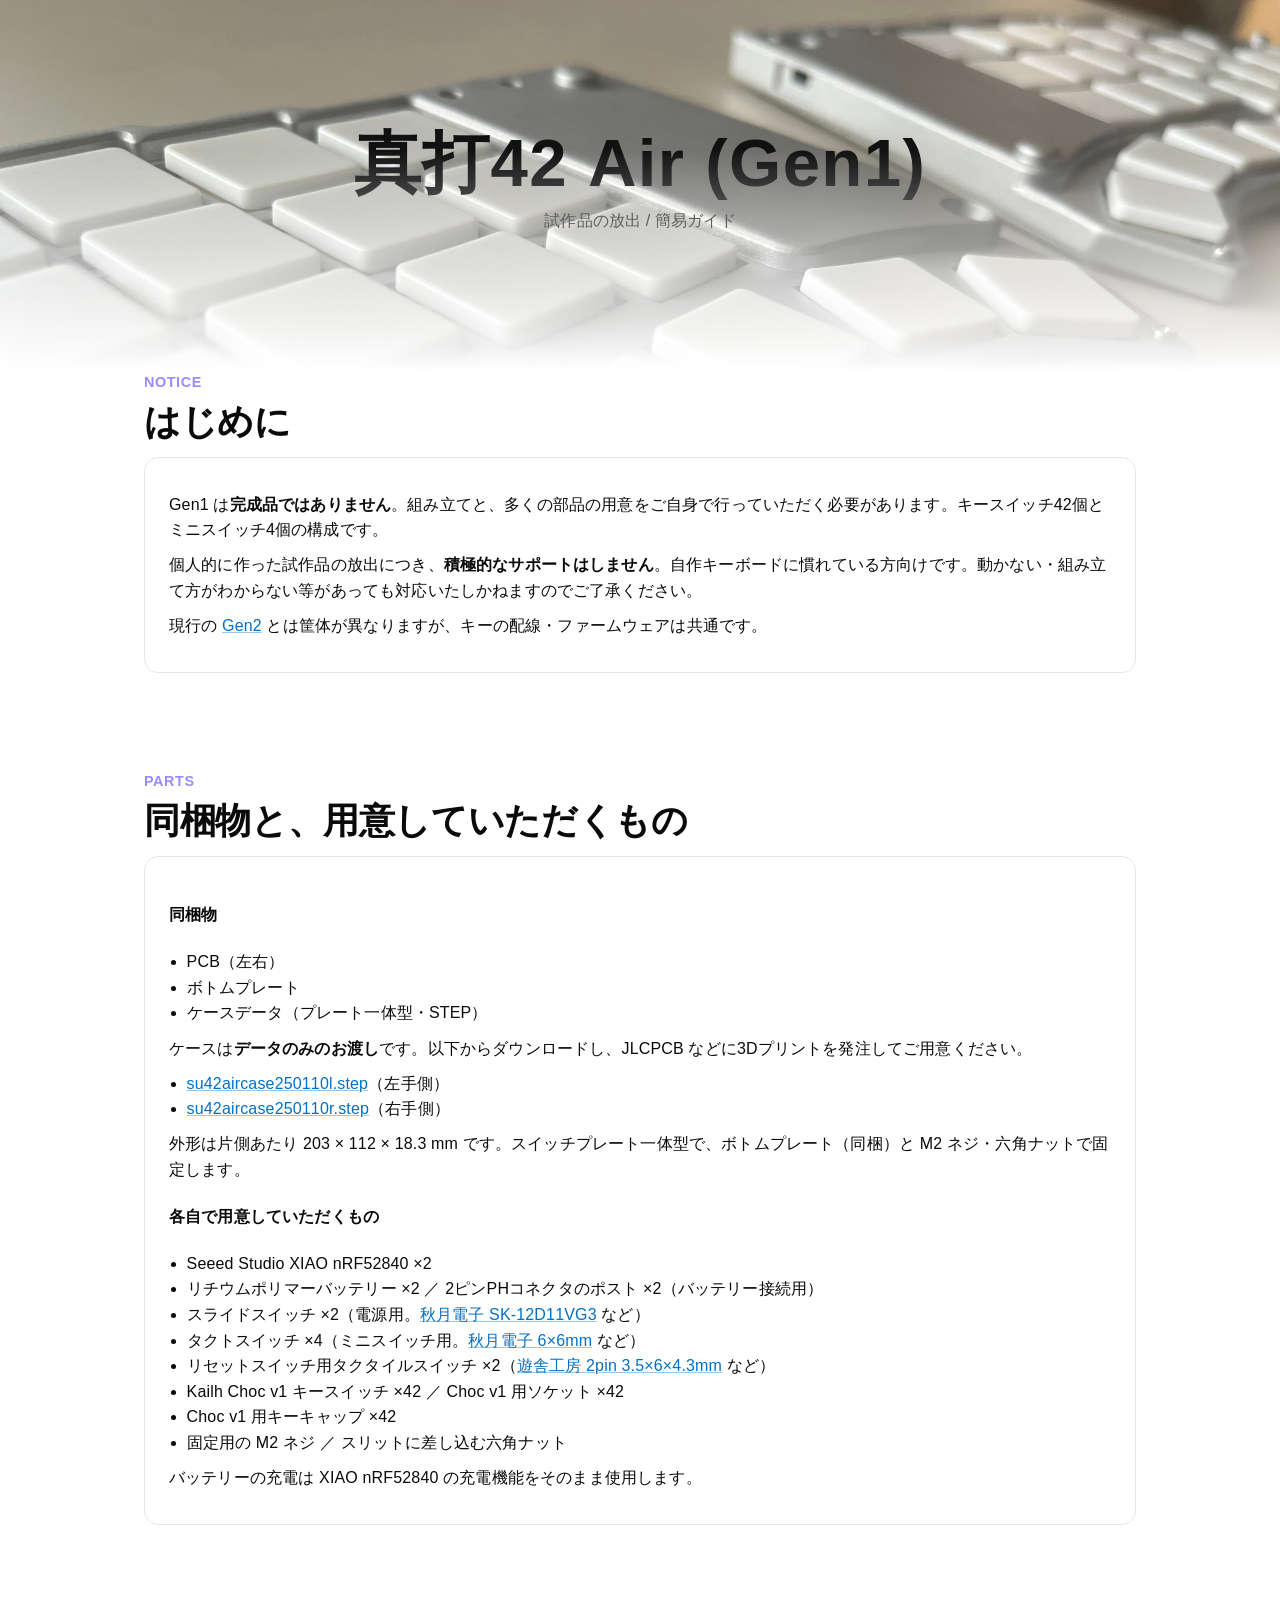
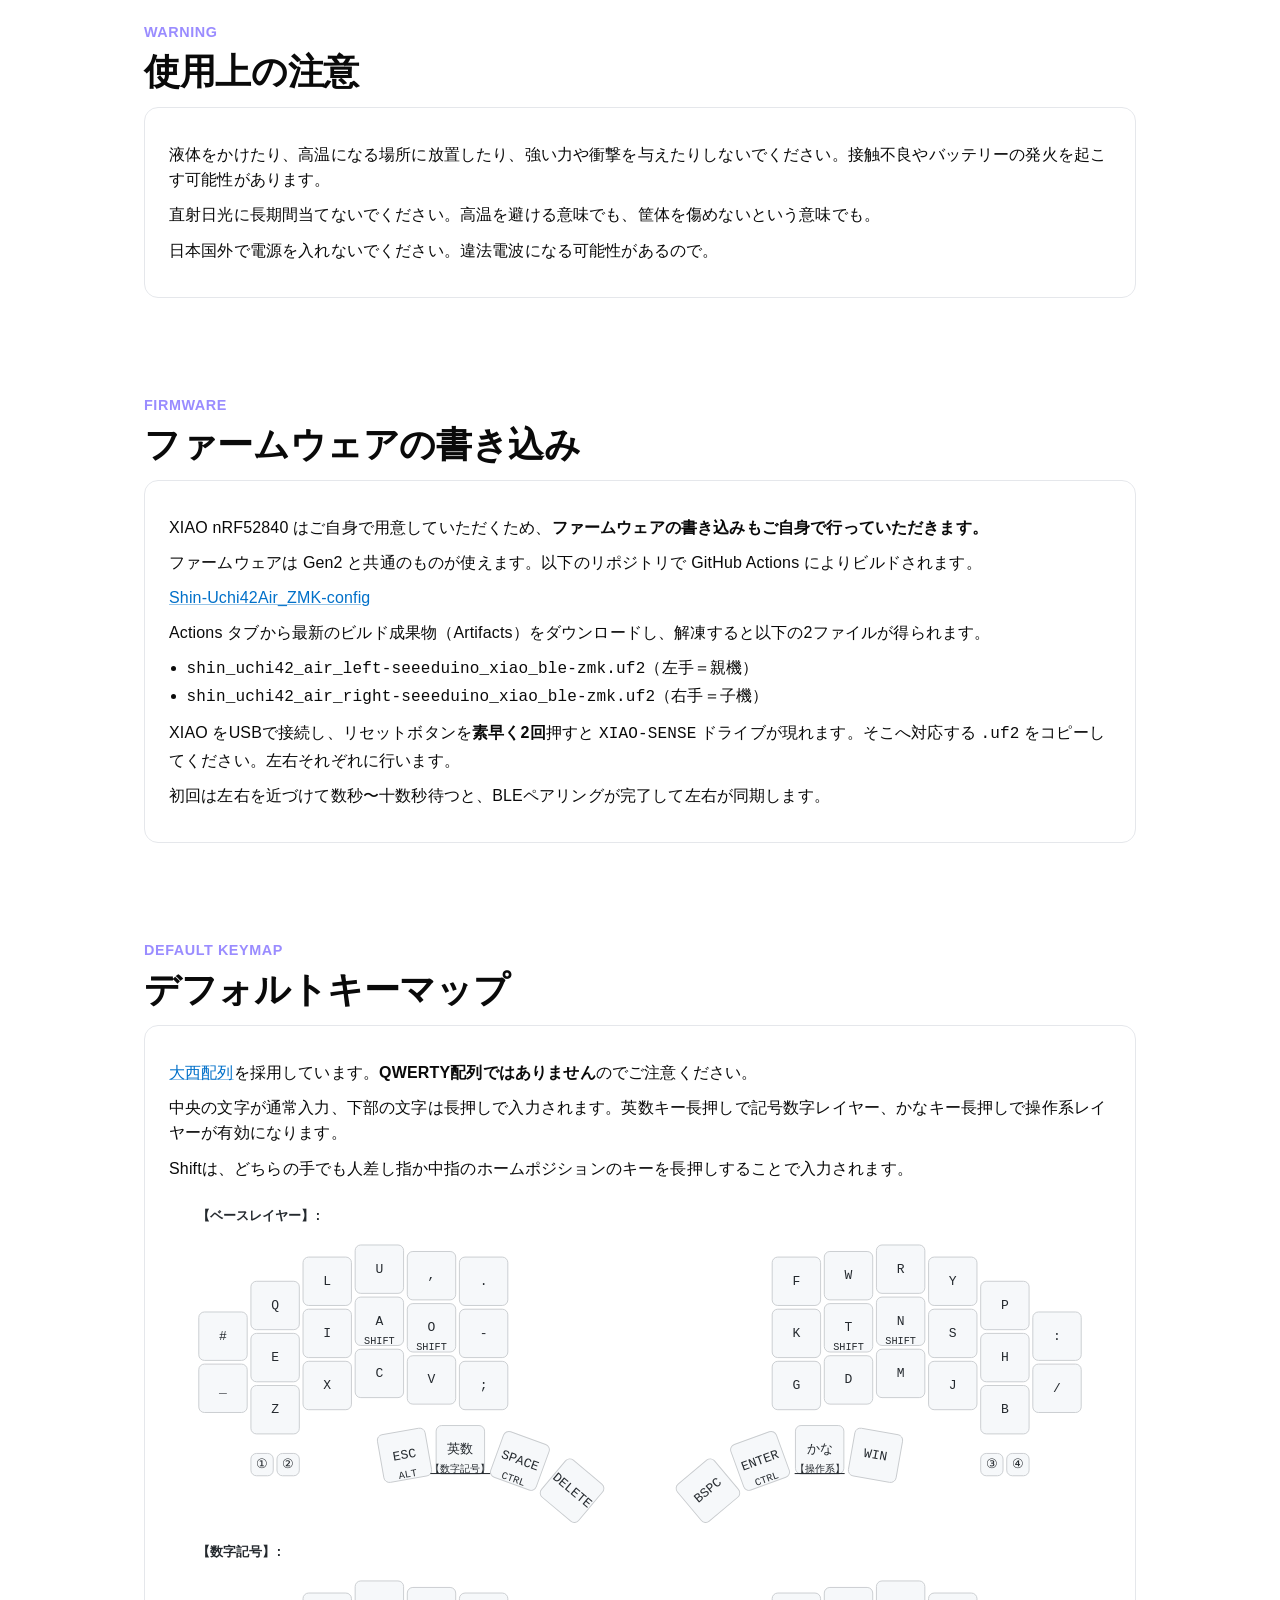
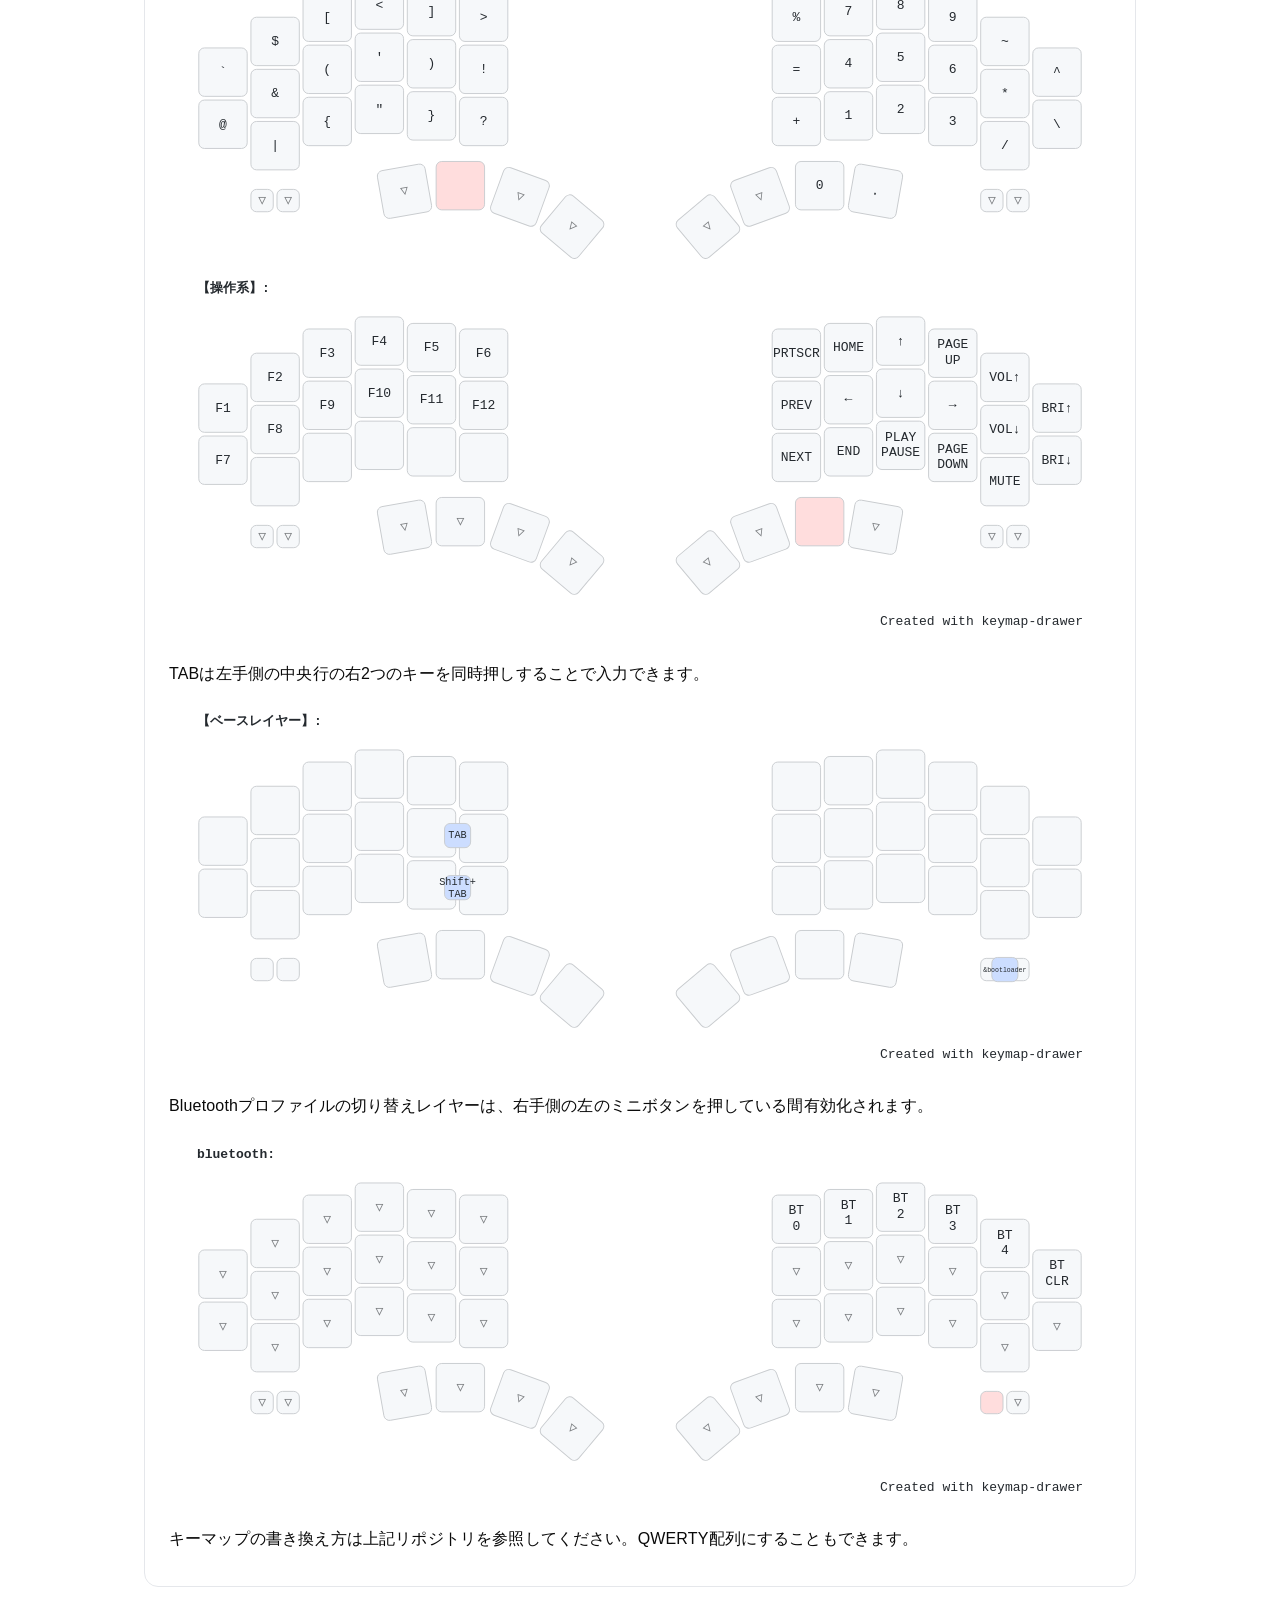
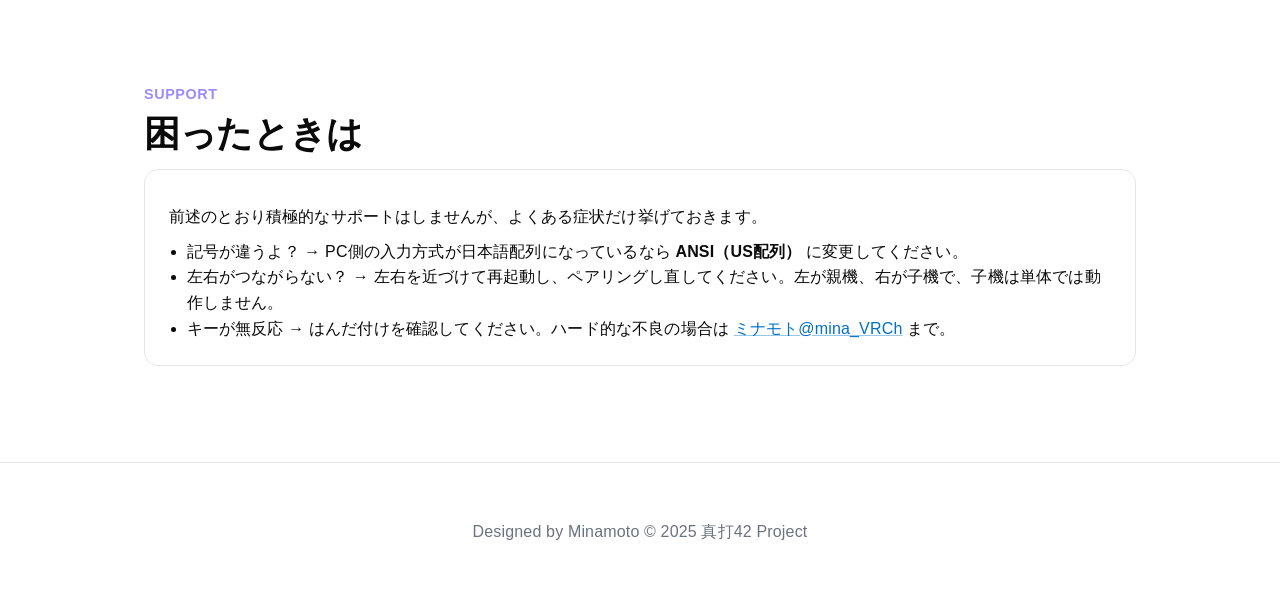
==== Guide/Shin-Uchi42_Air/Gen1/index.html @ 95e1ff88 "真打42Air Gen1 の簡易ガイドを追加 試作品の放出にあたり、Gen1 向けのページを用意した。  - 完成品ではなくキットであること、サポートしない方針を明記 - 同梱物（PCB・ボトムプレー" ====
<!doctype html>
<html lang="ja">

<head>
    <meta charset="utf-8" />
    <meta name="viewport" content="width=device-width, initial-scale=1" />
    <link rel="icon" type="image/png" sizes="16x16" href="../../../images/icons/icon_16.png">
    <link rel="icon" type="image/png" sizes="32x32" href="../../../images/icons/icon_32.png">
    <link rel="apple-touch-icon" sizes="180x180" href="../../../images/icons/icon_180.png">

    <title>真打42 Air (Gen1) ユーザーガイド</title>
    <link rel="stylesheet" href="../../../style.css" />
</head>

<body>
    <header class="hero">
        <div class="container reveal">
            <h1 class="t-hero">真打42 Air (Gen1)</h1>
            <p>試作品の放出 / 簡易ガイド</p>
        </div>
    </header>

    <section class="container reveal">
        <div class="eyebrow">Notice</div>
        <h2>はじめに</h2>
        <div class="panel">
            <p>Gen1 は<b>完成品ではありません</b>。組み立てと、多くの部品の用意をご自身で行っていただく必要があります。キースイッチ42個とミニスイッチ4個の構成です。</p>
            <p>個人的に作った試作品の放出につき、<b>積極的なサポートはしません</b>。自作キーボードに慣れている方向けです。動かない・組み立て方がわからない等があっても対応いたしかねますのでご了承ください。</p>
            <p>現行の <a href="../Gen2/">Gen2</a> とは筐体が異なりますが、キーの配線・ファームウェアは共通です。</p>
        </div>
    </section>

    <section class="container reveal">
        <div class="eyebrow">Parts</div>
        <h2>同梱物と、用意していただくもの</h2>
        <div class="panel">
            <h4>同梱物</h4>
            <ul>
                <li>PCB（左右）</li>
                <li>ボトムプレート</li>
                <li>ケースデータ（プレート一体型・STEP）</li>
            </ul>
            <p>ケースは<b>データのみのお渡し</b>です。以下からダウンロードし、JLCPCB などに3Dプリントを発注してご用意ください。</p>
            <ul>
                <li><a href="case/su42aircase250110l.step">su42aircase250110l.step</a>（左手側）</li>
                <li><a href="case/su42aircase250110r.step">su42aircase250110r.step</a>（右手側）</li>
            </ul>
            <p>外形は片側あたり 203 &times; 112 &times; 18.3 mm です。スイッチプレート一体型で、ボトムプレート（同梱）と M2 ネジ・六角ナットで固定します。</p>

            <h4>各自で用意していただくもの</h4>
            <ul>
                <li>Seeed Studio XIAO nRF52840 &times;2</li>
                <li>リチウムポリマーバッテリー &times;2 ／ 2ピンPHコネクタのポスト &times;2（バッテリー接続用）</li>
                <li>スライドスイッチ &times;2（電源用。<a href="https://akizukidenshi.com/catalog/g/g115703/">秋月電子 SK-12D11VG3</a> など）</li>
                <li>タクトスイッチ &times;4（ミニスイッチ用。<a href="https://akizukidenshi.com/catalog/g/g103647/">秋月電子 6&times;6mm</a> など）</li>
                <li>リセットスイッチ用タクタイルスイッチ &times;2（<a href="https://shop.yushakobo.jp/collections/all/products/a0800ts-01-1">遊舎工房 2pin 3.5&times;6&times;4.3mm</a> など）</li>
                <li>Kailh Choc v1 キースイッチ &times;42 ／ Choc v1 用ソケット &times;42</li>
                <li>Choc v1 用キーキャップ &times;42</li>
                <li>固定用の M2 ネジ ／ スリットに差し込む六角ナット</li>
            </ul>
            <p>バッテリーの充電は XIAO nRF52840 の充電機能をそのまま使用します。</p>
        </div>
    </section>

    <section class="container reveal">
        <div class="eyebrow">Warning</div>
        <h2>使用上の注意</h2>
        <div class="panel">
            <p>液体をかけたり、高温になる場所に放置したり、強い力や衝撃を与えたりしないでください。接触不良やバッテリーの発火を起こす可能性があります。</p>
            <p>直射日光に長期間当てないでください。高温を避ける意味でも、筐体を傷めないという意味でも。</p>
            <p>日本国外で電源を入れないでください。違法電波になる可能性があるので。</p>
        </div>
    </section>

    <section class="container reveal">
        <div class="eyebrow">Firmware</div>
        <h2>ファームウェアの書き込み</h2>
        <div class="panel">
            <p>XIAO nRF52840 はご自身で用意していただくため、<b>ファームウェアの書き込みもご自身で行っていただきます。</b></p>
            <p>ファームウェアは Gen2 と共通のものが使えます。以下のリポジトリで GitHub Actions によりビルドされます。</p>
            <p><a href="https://github.com/mina-root/Shin-Uchi42Air_ZMK-config">Shin-Uchi42Air_ZMK-config</a></p>
            <p>Actions タブから最新のビルド成果物（Artifacts）をダウンロードし、解凍すると以下の2ファイルが得られます。</p>
            <ul>
                <li><code>shin_uchi42_air_left-seeeduino_xiao_ble-zmk.uf2</code>（左手＝親機）</li>
                <li><code>shin_uchi42_air_right-seeeduino_xiao_ble-zmk.uf2</code>（右手＝子機）</li>
            </ul>
            <p>XIAO をUSBで接続し、リセットボタンを<b>素早く2回</b>押すと <code>XIAO-SENSE</code> ドライブが現れます。そこへ対応する <code>.uf2</code> をコピーしてください。左右それぞれに行います。</p>
            <p>初回は左右を近づけて数秒〜十数秒待つと、BLEペアリングが完了して左右が同期します。</p>
        </div>
    </section>

    <section class="container reveal" id="keymap">
        <div class="eyebrow">Default Keymap</div>
        <h2>デフォルトキーマップ</h2>
        <div class="panel">
            <p><a href="https://o24.works/layout/">大西配列</a>を採用しています。<b>QWERTY配列ではありません</b>のでご注意ください。</p>
            <p>中央の文字が通常入力、下部の文字は長押しで入力されます。英数キー長押しで記号数字レイヤー、かなキー長押しで操作系レイヤーが有効になります。</p>
            <p>Shiftは、どちらの手でも人差し指か中指のホームポジションのキーを長押しすることで入力されます。</p>
            <img src="../../../images/keymap.svg" alt="デフォルトキーマップ" />
            <p>TABは左手側の中央行の右2つのキーを同時押しすることで入力できます。</p>
            <img src="../../../images/keymap_combo.svg" alt="コンボ入力" />
            <p>Bluetoothプロファイルの切り替えレイヤーは、右手側の左のミニボタンを押している間有効化されます。</p>
            <img src="../../../images/keymap_bt.svg" alt="Bluetoothプロファイル切り替えレイヤー" />
            <p>キーマップの書き換え方は上記リポジトリを参照してください。QWERTY配列にすることもできます。</p>
        </div>
    </section>

    <section class="container reveal">
        <div class="eyebrow">Support</div>
        <h2>困ったときは</h2>
        <div class="panel">
            <p>前述のとおり積極的なサポートはしませんが、よくある症状だけ挙げておきます。</p>
            <ul>
                <li>記号が違うよ？ → PC側の入力方式が日本語配列になっているなら <b>ANSI（US配列）</b> に変更してください。</li>
                <li>左右がつながらない？ → 左右を近づけて再起動し、ペアリングし直してください。左が親機、右が子機で、子機は単体では動作しません。</li>
                <li>キーが無反応 → はんだ付けを確認してください。ハード的な不良の場合は <a href="https://x.com/mina_VRCh">ミナモト@mina_VRCh</a> まで。</li>
            </ul>
        </div>
    </section>

    <footer class="footer">
        <div class="container">Designed by Minamoto © 2025 真打42 Project</div>
    </footer>
    <script>
        const io = new IntersectionObserver((es) => {
            es.forEach(e => { if (e.isIntersecting) e.target.classList.add('in'); });
        }, { threshold: 0.08 });
        document.querySelectorAll('.reveal').forEach(n => io.observe(n));
    </script>
</body>

</html>
---- style.css ----
:root {
    --bg: #ffffff;
    --ink: #0a0a0a;
    --sub: #6b7280;
    --accent: #9a8cff;
    --line: #e5e7eb;
    --panel: #f5f5f7;
    --max: 1120px;
    --radius: 20px;
    --shadow: 0 8px 40px rgba(0, 0, 0, .06);
    --ls-tight: -0.01em;
}

@media (prefers-color-scheme: dark) {
    :root {
        --bg: #0b0b0d;
        --ink: #fafafa;
        --sub: #a3a3a3;
        --line: #222328;
        --panel: #111216;
        --shadow: 0 12px 50px rgba(0, 0, 0, .5)
    }
}

* {
    box-sizing: border-box
}

html,
body {
    margin: 0;
    padding: 0;
    background: var(--bg);
    color: var(--ink);

    font: 16px/1.6 -apple-system, BlinkMacSystemFont, "SF Pro Text"," SF Pro Display",Helvetica,Arial," Noto Sans JP"," Hiragino Kaku Gothic ProN"," Yu Gothic UI"," Yu Gothic",Meiryo,sans-serif;letter-spacing:.01em}
    img {
            max-width: 100%;
            height: auto;
            display: block
        }

    section {
            margin-bottom: 6rem;

    }

    a {
        color: #0070c9;
        text-decoration: underline;
        text-decoration-color: rgba(0, 112, 201, 0.4);
        transition: text-decoration-color 0.2s ease;
    }

    a:hover {
        text-decoration-color: rgba(0, 112, 201, 0.9);
    }
    ul {
        margin: 0;
        padding-left: 1.1em
    }

    .container {
        max-width: var(--max);
        margin-inline: auto;
        padding-inline: clamp(32px, 6vw, 64px); 
    }
    .hero {
        position: relative;
        padding: 8rem 1.5rem 8rem;
        text-align: center;
        color: #111;

        /* 背景画像 */
        background-image: url("images/SU42Air2.JPEG");
        background-size: cover;
        background-position: center top;
        background-repeat: no-repeat;
    }

    /* 下側を透明グラデーションでフェードアウト */
    .hero::after {
        content: "";
        position: absolute;
        bottom: 0;
        left: 0;
        width: 100%;
        height: 60%;

        /* 白に溶けるフェード（背景が白前提） */
        background: linear-gradient(rgba(255, 255, 255, 0) 0%,
                rgba(255, 255, 255, 1) 100%);

        pointer-events: none;
    }
    /* 画像ラッパー */
    .hero-image-wrap {
    position: absolute;
    top: 0;
    left: 0;
    width: 100%;
    height: 100%;
    overflow: hidden;
    z-index: 0;
    }

    /* 実際の画像 */
    .hero-img {
    width: 100%;
    height: auto;
    object-fit: cover;

    /* 下に向かって白くフェードするマスク */
    mask-image: linear-gradient(to bottom, black 60%, transparent 100%);
    -webkit-mask-image: linear-gradient(to bottom, black 60%, transparent 100%);
    }

    /* ダークモード対応 */
    @media (prefers-color-scheme: dark) {
        .hero::after {
            background: linear-gradient(to bottom,
                    rgba(17, 17, 17, 0) 55%,
                    rgba(17, 17, 17, 1) 100%);
        }

        .hero h1 {
            color: #eee;
        }
    }

    /* タイトルは前面に */
    .hero h1 {
    position: relative;
    z-index: 2;
    color: #111;
    font-size: 4.2rem;
    font-weight: 600;
    letter-spacing: .02em;
    }


    .hero-inner {
        display: flex;
        flex-direction: column;
        gap: 20px
    }

    .t-hero {
        font-weight: 700;
        font-size: clamp(40px, 7vw, 72px);
        line-height: 1.05;
        letter-spacing: var(--ls-tight);
        margin: 0
    }

    .soft {
        font-weight: 600;
        opacity: .7
    }

    .t-sub {
        font-size: clamp(16px, 2.4vw, 20px);
        color: var(--sub);
        margin: 0
    }

    .cta-row {
        display: flex;
        gap: 12px;
        flex-wrap: wrap;
        margin-top: 6px
    }

    .btn {
        display: inline-flex;
        align-items: center;
        gap: .6em;
        padding: .85em 1.2em;
        border: 1px solid var(--line);
        border-radius: 999px;
        background: #fff;
        box-shadow: var(--shadow)
    }

    @media (prefers-color-scheme: dark) {
        .btn {
            background: #151518
        }
    }

    .btn.primary {
        background: var(--ink);
        color: var(--bg);
        border-color: transparent
    }

    .hero-visual {
        margin-top: 18px;
        border-radius: var(--radius);
        overflow: hidden
    }

    .glass {
        background: rgba(255, 255, 255, .7);
        backdrop-filter: blur(10px);
        border: 1px solid var(--line);
        box-shadow: var(--shadow)
    }

    @media (prefers-color-scheme: dark) {
        .glass {
            background: rgba(20, 20, 24, .5)
        }
    }

    .grid-3 {
        display: grid;
        grid-template-columns: 1fr;
        gap: 18px;
        margin: 32px 0 8px
    }

    @media (min-width:900px) {
        .grid-3 {
            grid-template-columns: repeat(3, 1fr)
        }
    }

    .grid-2 {
        display: grid;
        grid-template-columns: 1fr;
        gap: 24px
    }

    @media (min-width:900px) {
        .grid-2 {
            grid-template-columns: 1.1fr 1fr
        }
    }

    .card,
    .panel {
        border: 1px solid var(--line);
        border-radius: 14px;
        padding: clamp(16px, 2.2vw, 24px);
        background: var(--bg)
    }

    .eyebrow {
        color: var(--accent);
        font-weight: 600;
        font-size: .9rem;
        letter-spacing: .04em;
        text-transform: uppercase
    }

    h2 {
        font-weight: 700;
        letter-spacing: var(--ls-tight);
        font-size: clamp(24px, 4vw, 36px);
        line-height: 1.15;
        margin: .2em 0 .4em
    }

    p {
        margin: .6em 0
    }

    .spec {
        color: var(--ink)
    }

    .spec li {
        margin: .3em 0
    }

    .teaser {
        border-radius: 12px;
        overflow: hidden;
        background: var(--panel);
        border: 1px solid var(--line)
    }

    .cta-inline {
        margin-top: 8px
    }

    .link {
        border-bottom: 1px solid currentColor
    }

    .cta-bottom {
        padding: 56px 0;
        text-align: center
    }

    .t-cta {
        font-size: clamp(28px, 5vw, 40px);
        margin: .2em 0 .6em
    }

    .footer {
        color: var(--sub);
        text-align: center;
        padding: 56px 0;
        border-top: 1px solid var(--line);
        margin-top: 56px
    }

    /* Reveal animation */
    .reveal {
        opacity: 0;
        transform: translateY(12px);
        transition: opacity .6s ease, transform .6s ease
    }

    .reveal.in {
        opacity: 1;
        transform: none
    }

    /* Small polish */
    html {
        scroll-behavior: smooth
    }

    @media print {

        .btn,
        .cta-row {
            display: none
        }

        ;

        .hero {
            padding: 20px 0
        }
    }
    .reveal {
        opacity: 0;
        transform: translateY(12px);
        transition: opacity .6s ease, transform .6s ease;
        will-change: opacity, transform;
    }

    .reveal.in {
        opacity: 1;
        transform: none;
    }

    .reveal[data-delay="1"] {
        transition-delay: .06s;
    }

    .reveal[data-delay="2"] {
        transition-delay: .12s;
    }

    .reveal[data-delay="3"] {
        transition-delay: .18s;
    }

    @media (prefers-reduced-motion: reduce) {
        .reveal {
            opacity: 1;
            transform: none;
            transition: none;
        }
    }
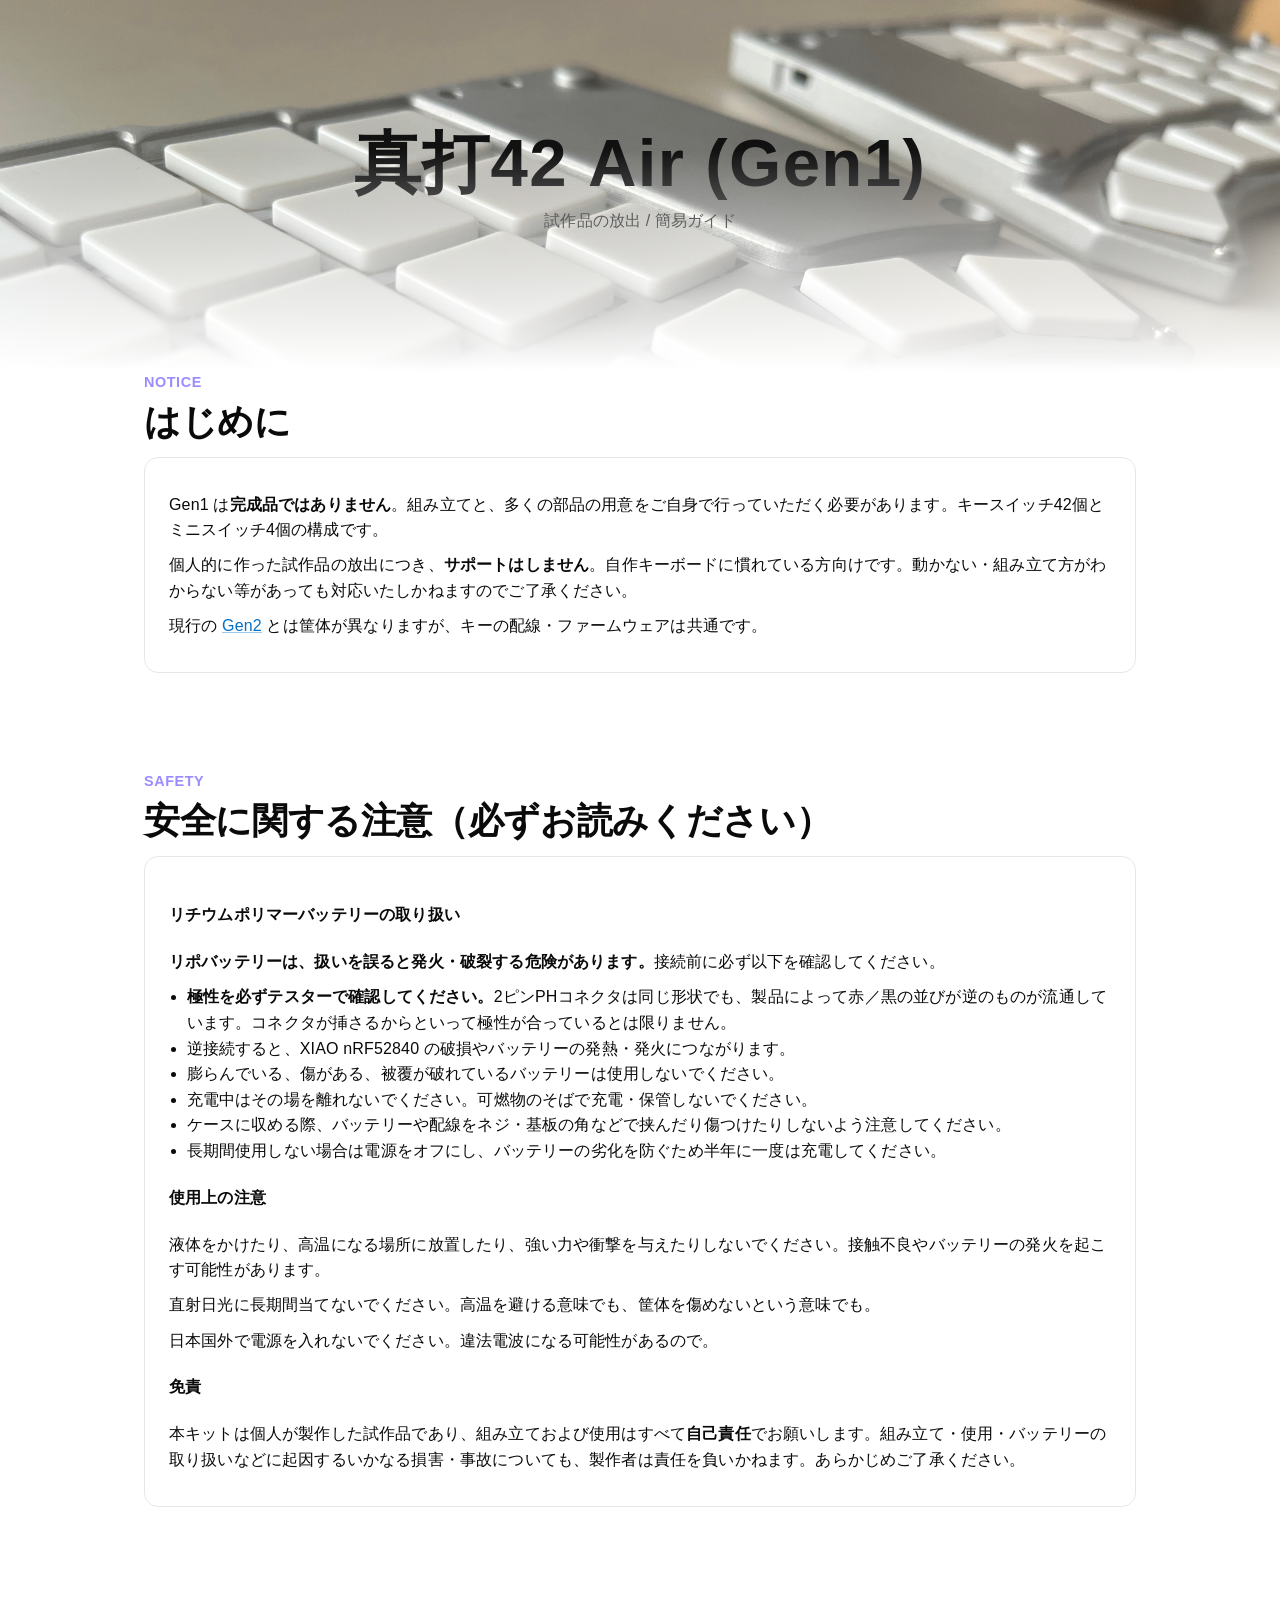
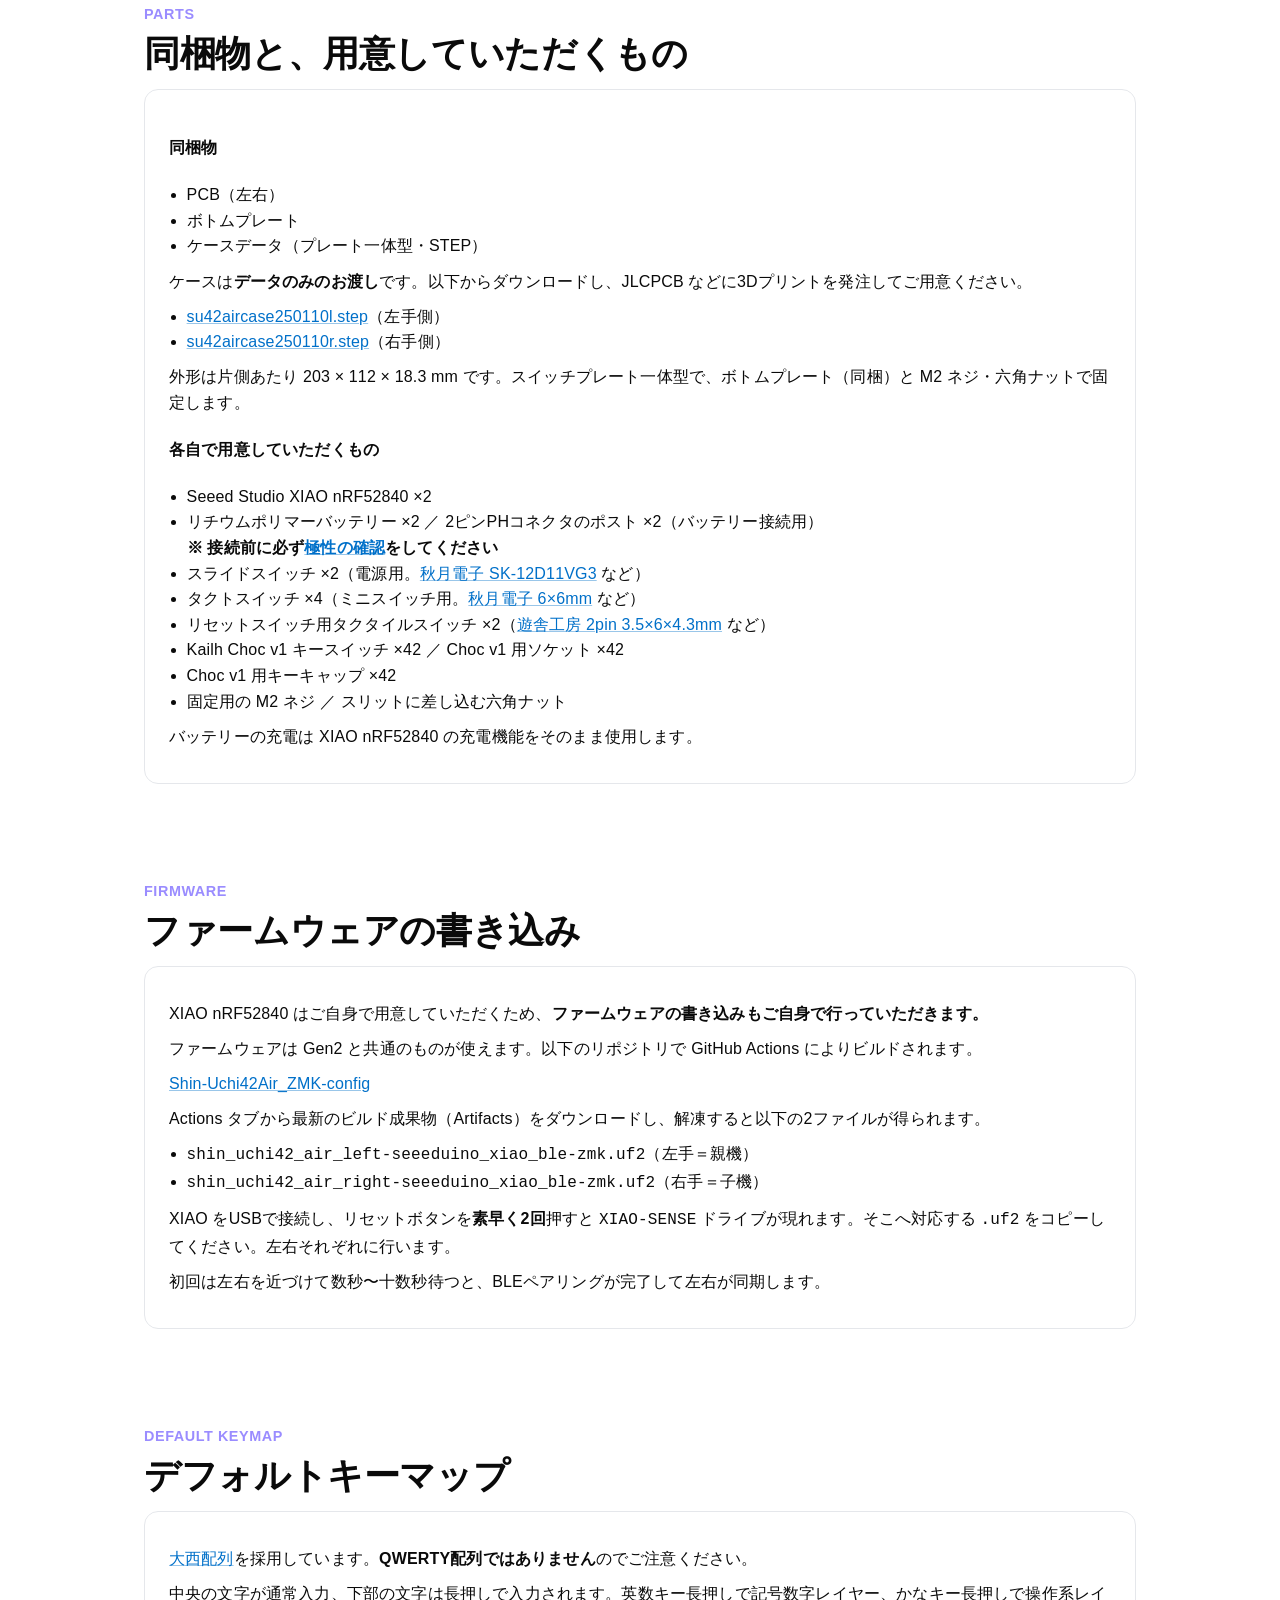
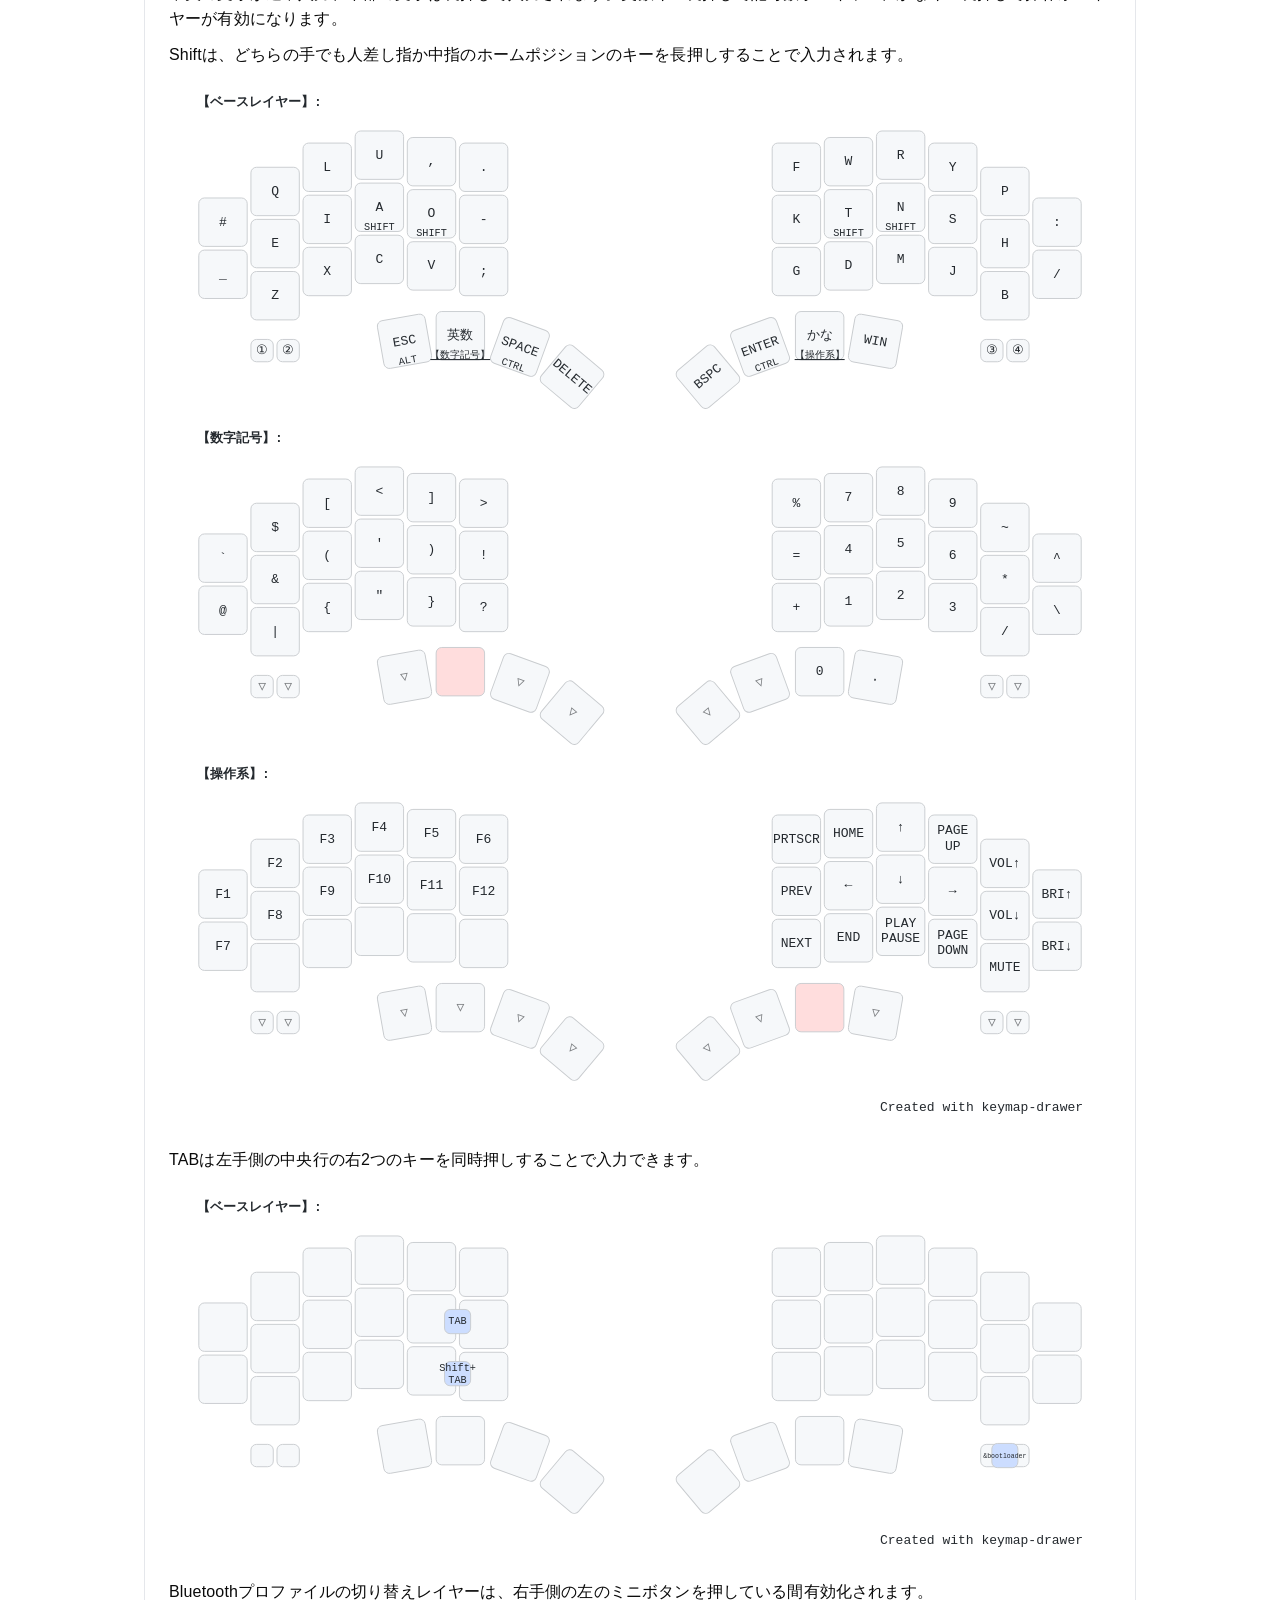
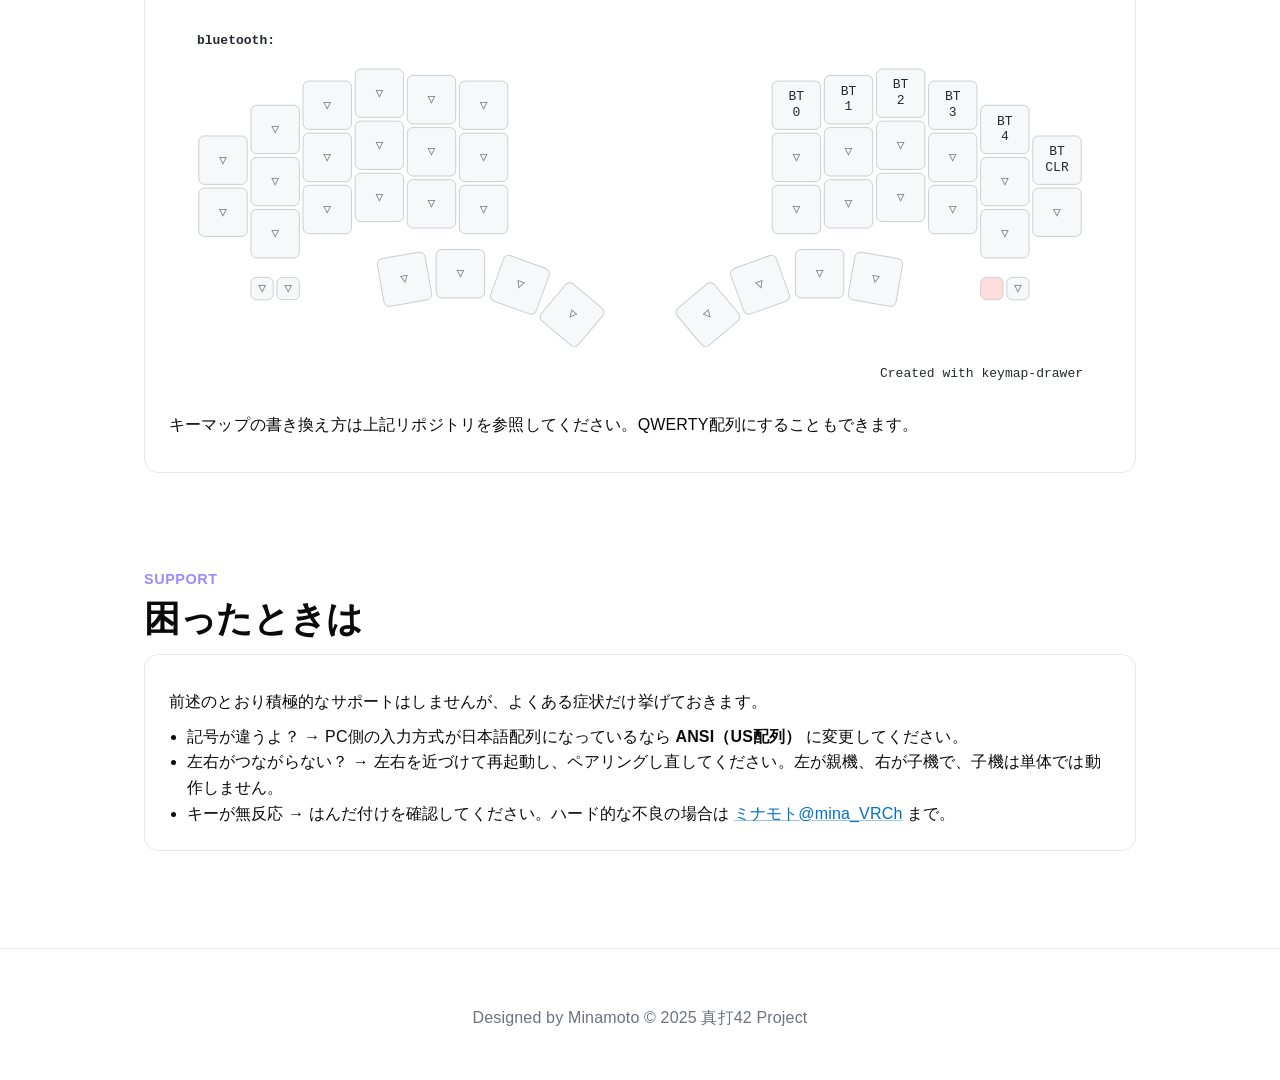
==== commit 43e20ca5: "Gen1ガイドに安全上の注意と免責を追加 リポバッテリーを購入者が自分で用意・接続するため、安全に関する記述を強化した。  - 2ピンPHコネクタは製品によって赤／黒の並びが逆のものがあるため、   " ====
--- a/Guide/Shin-Uchi42_Air/Gen1/index.html
+++ b/Guide/Shin-Uchi42_Air/Gen1/index.html
@@ -25,8 +25,33 @@
         <h2>はじめに</h2>
         <div class="panel">
             <p>Gen1 は<b>完成品ではありません</b>。組み立てと、多くの部品の用意をご自身で行っていただく必要があります。キースイッチ42個とミニスイッチ4個の構成です。</p>
-            <p>個人的に作った試作品の放出につき、<b>積極的なサポートはしません</b>。自作キーボードに慣れている方向けです。動かない・組み立て方がわからない等があっても対応いたしかねますのでご了承ください。</p>
+            <p>個人的に作った試作品の放出につき、<b>サポートはしません</b>。自作キーボードに慣れている方向けです。動かない・組み立て方がわからない等があっても対応いたしかねますのでご了承ください。</p>
             <p>現行の <a href="../Gen2/">Gen2</a> とは筐体が異なりますが、キーの配線・ファームウェアは共通です。</p>
+        </div>
+    </section>
+
+    <section class="container reveal">
+        <div class="eyebrow" id="safety">Safety</div>
+        <h2>安全に関する注意（必ずお読みください）</h2>
+        <div class="panel">
+            <h4>リチウムポリマーバッテリーの取り扱い</h4>
+            <p><b>リポバッテリーは、扱いを誤ると発火・破裂する危険があります。</b>接続前に必ず以下を確認してください。</p>
+            <ul>
+                <li><b>極性を必ずテスターで確認してください。</b>2ピンPHコネクタは同じ形状でも、製品によって赤／黒の並びが逆のものが流通しています。コネクタが挿さるからといって極性が合っているとは限りません。</li>
+                <li>逆接続すると、XIAO nRF52840 の破損やバッテリーの発熱・発火につながります。</li>
+                <li>膨らんでいる、傷がある、被覆が破れているバッテリーは使用しないでください。</li>
+                <li>充電中はその場を離れないでください。可燃物のそばで充電・保管しないでください。</li>
+                <li>ケースに収める際、バッテリーや配線をネジ・基板の角などで挟んだり傷つけたりしないよう注意してください。</li>
+                <li>長期間使用しない場合は電源をオフにし、バッテリーの劣化を防ぐため半年に一度は充電してください。</li>
+            </ul>
+
+            <h4>使用上の注意</h4>
+            <p>液体をかけたり、高温になる場所に放置したり、強い力や衝撃を与えたりしないでください。接触不良やバッテリーの発火を起こす可能性があります。</p>
+            <p>直射日光に長期間当てないでください。高温を避ける意味でも、筐体を傷めないという意味でも。</p>
+            <p>日本国外で電源を入れないでください。違法電波になる可能性があるので。</p>
+
+            <h4>免責</h4>
+            <p>本キットは個人が製作した試作品であり、組み立ておよび使用はすべて<b>自己責任</b>でお願いします。組み立て・使用・バッテリーの取り扱いなどに起因するいかなる損害・事故についても、製作者は責任を負いかねます。あらかじめご了承ください。</p>
         </div>
     </section>
 
@@ -50,7 +75,7 @@
             <h4>各自で用意していただくもの</h4>
             <ul>
                 <li>Seeed Studio XIAO nRF52840 &times;2</li>
-                <li>リチウムポリマーバッテリー &times;2 ／ 2ピンPHコネクタのポスト &times;2（バッテリー接続用）</li>
+                <li>リチウムポリマーバッテリー &times;2 ／ 2ピンPHコネクタのポスト &times;2（バッテリー接続用）<br><b>※ 接続前に必ず<a href="#safety">極性の確認</a>をしてください</b></li>
                 <li>スライドスイッチ &times;2（電源用。<a href="https://akizukidenshi.com/catalog/g/g115703/">秋月電子 SK-12D11VG3</a> など）</li>
                 <li>タクトスイッチ &times;4（ミニスイッチ用。<a href="https://akizukidenshi.com/catalog/g/g103647/">秋月電子 6&times;6mm</a> など）</li>
                 <li>リセットスイッチ用タクタイルスイッチ &times;2（<a href="https://shop.yushakobo.jp/collections/all/products/a0800ts-01-1">遊舎工房 2pin 3.5&times;6&times;4.3mm</a> など）</li>
@@ -59,16 +84,6 @@
                 <li>固定用の M2 ネジ ／ スリットに差し込む六角ナット</li>
             </ul>
             <p>バッテリーの充電は XIAO nRF52840 の充電機能をそのまま使用します。</p>
-        </div>
-    </section>
-
-    <section class="container reveal">
-        <div class="eyebrow">Warning</div>
-        <h2>使用上の注意</h2>
-        <div class="panel">
-            <p>液体をかけたり、高温になる場所に放置したり、強い力や衝撃を与えたりしないでください。接触不良やバッテリーの発火を起こす可能性があります。</p>
-            <p>直射日光に長期間当てないでください。高温を避ける意味でも、筐体を傷めないという意味でも。</p>
-            <p>日本国外で電源を入れないでください。違法電波になる可能性があるので。</p>
         </div>
     </section>
 
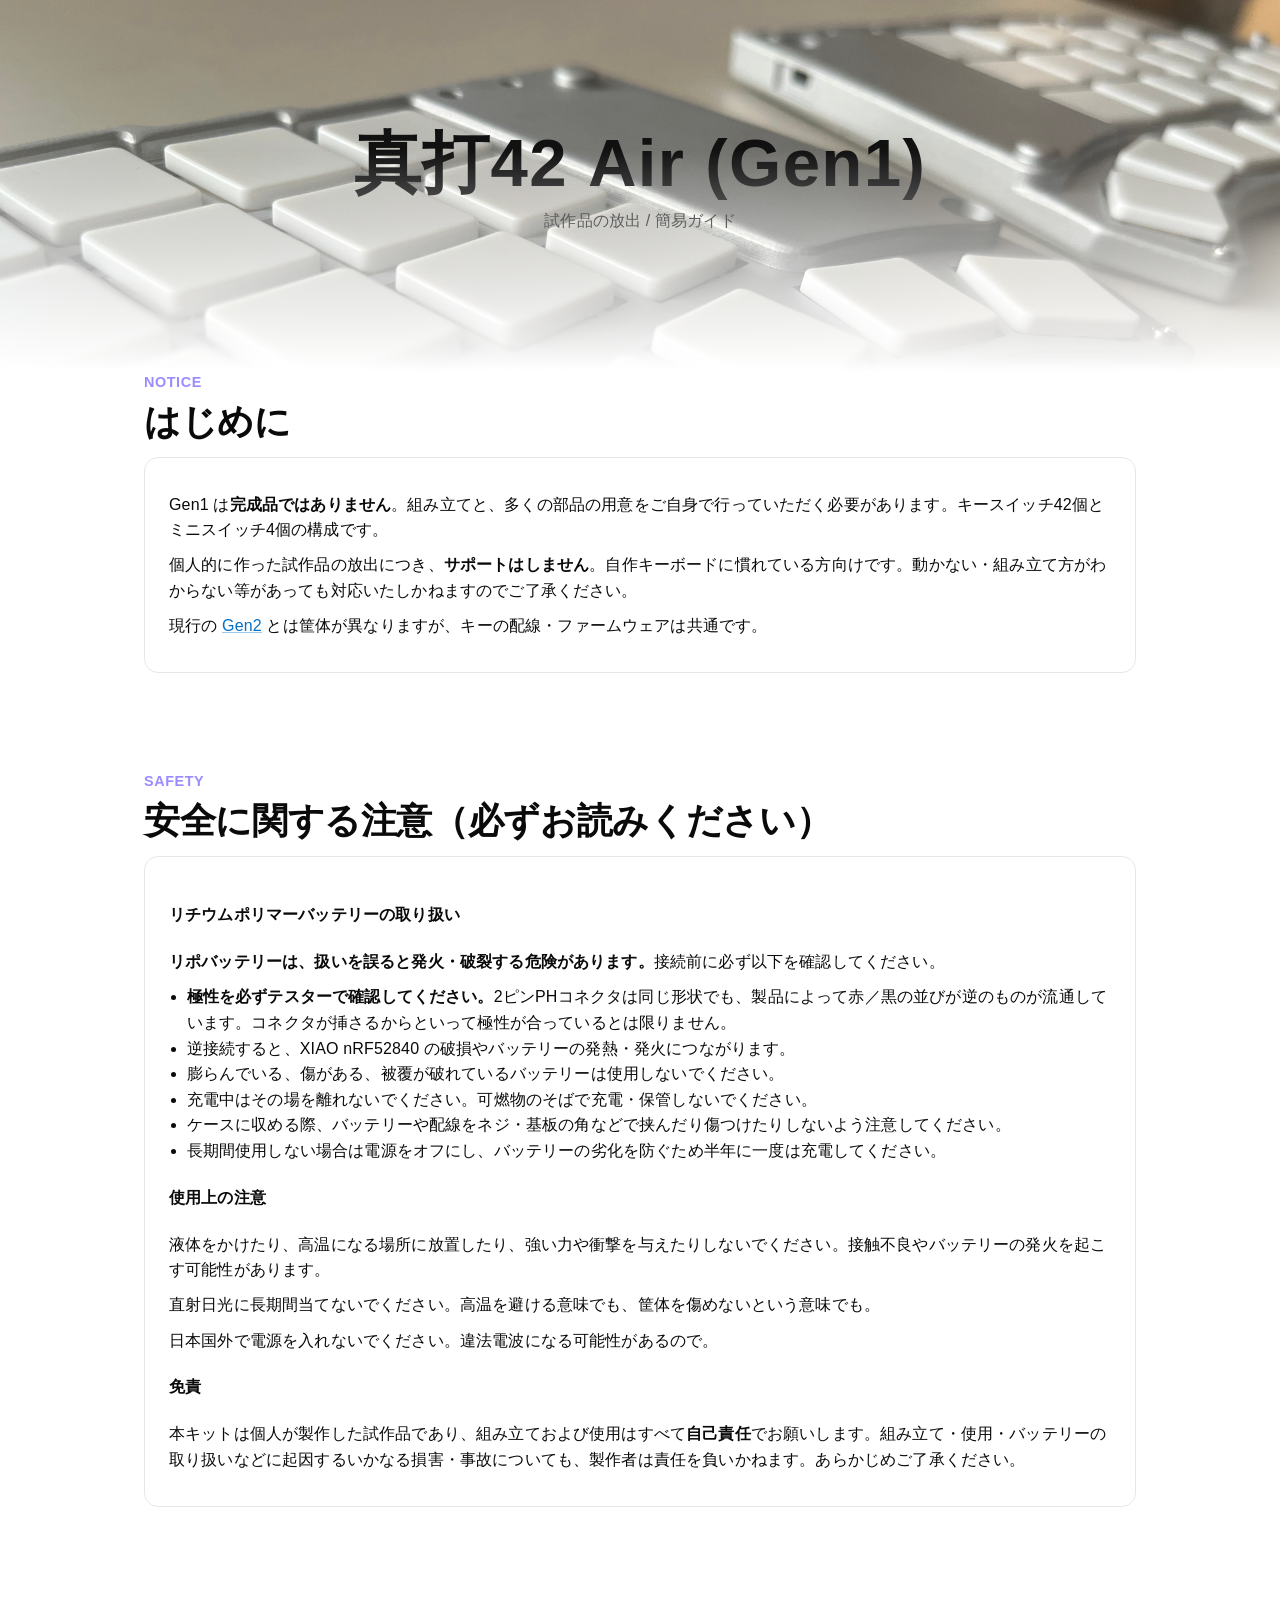
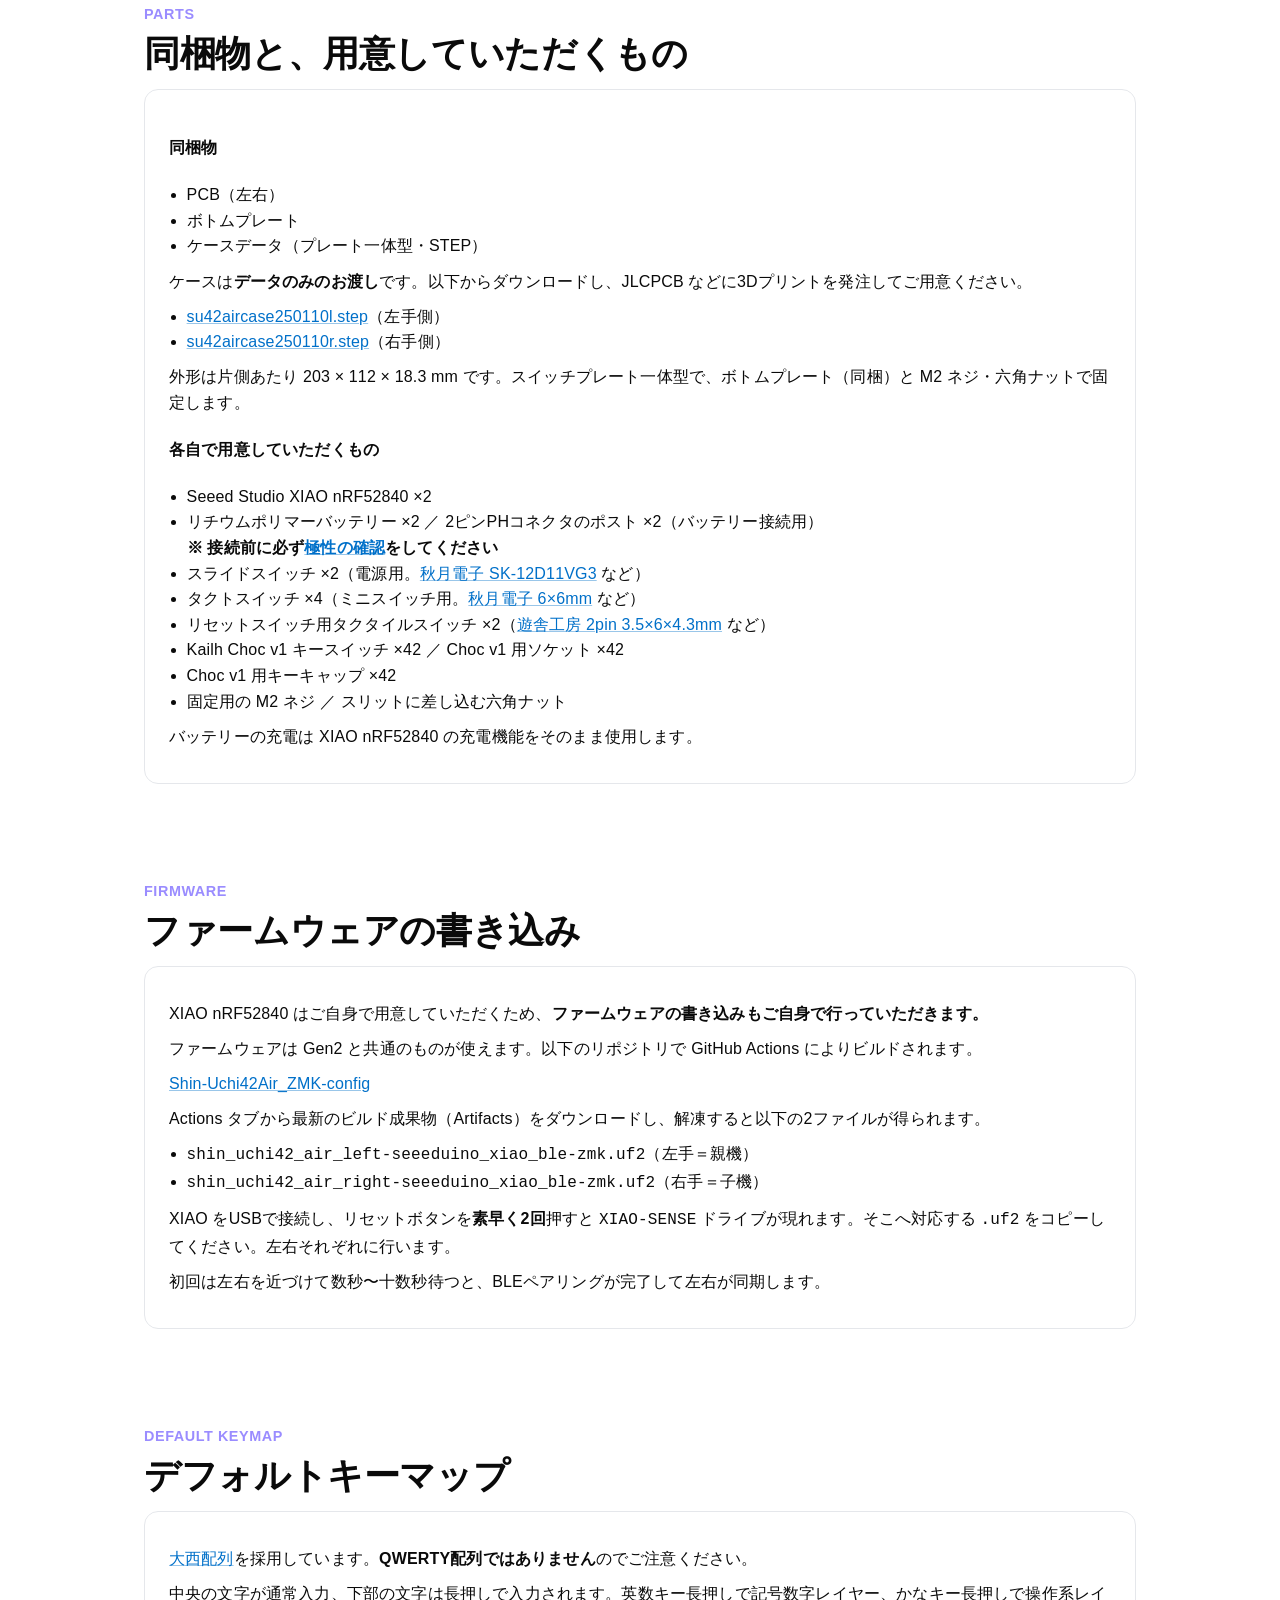
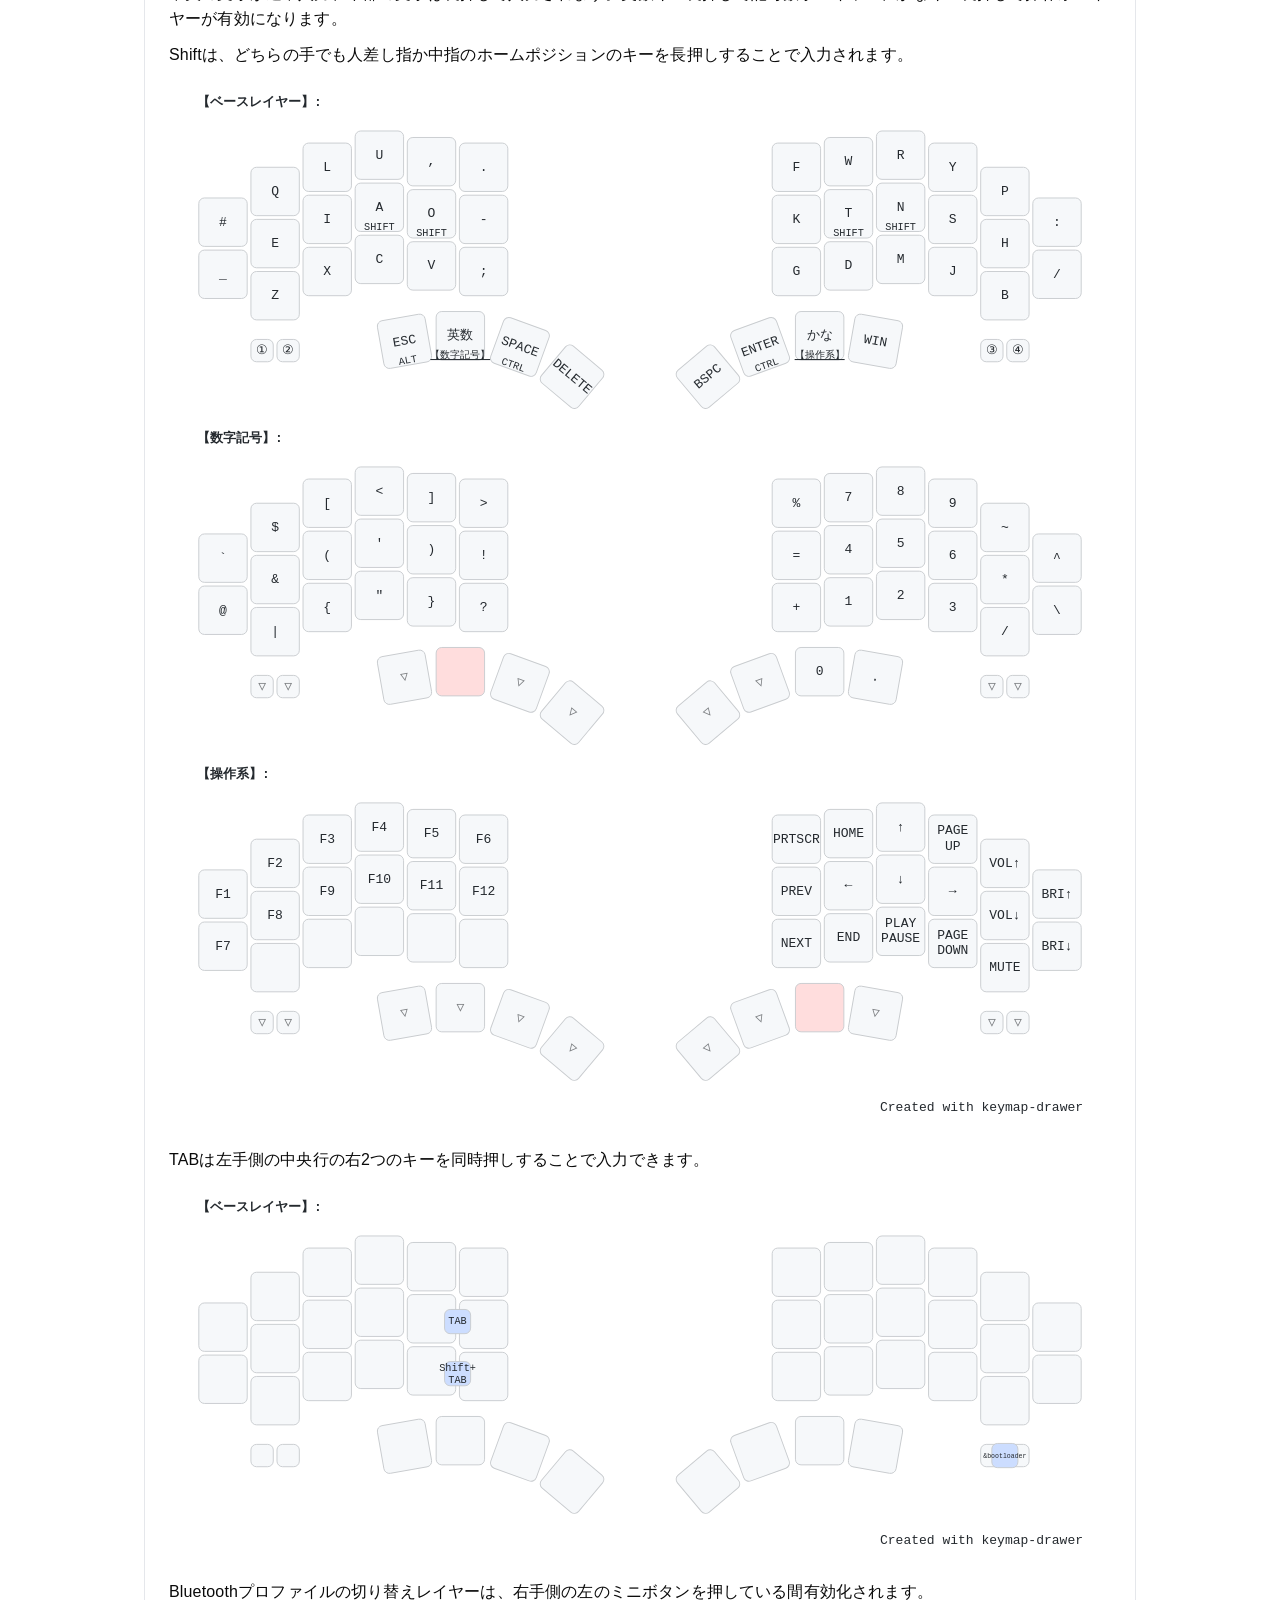
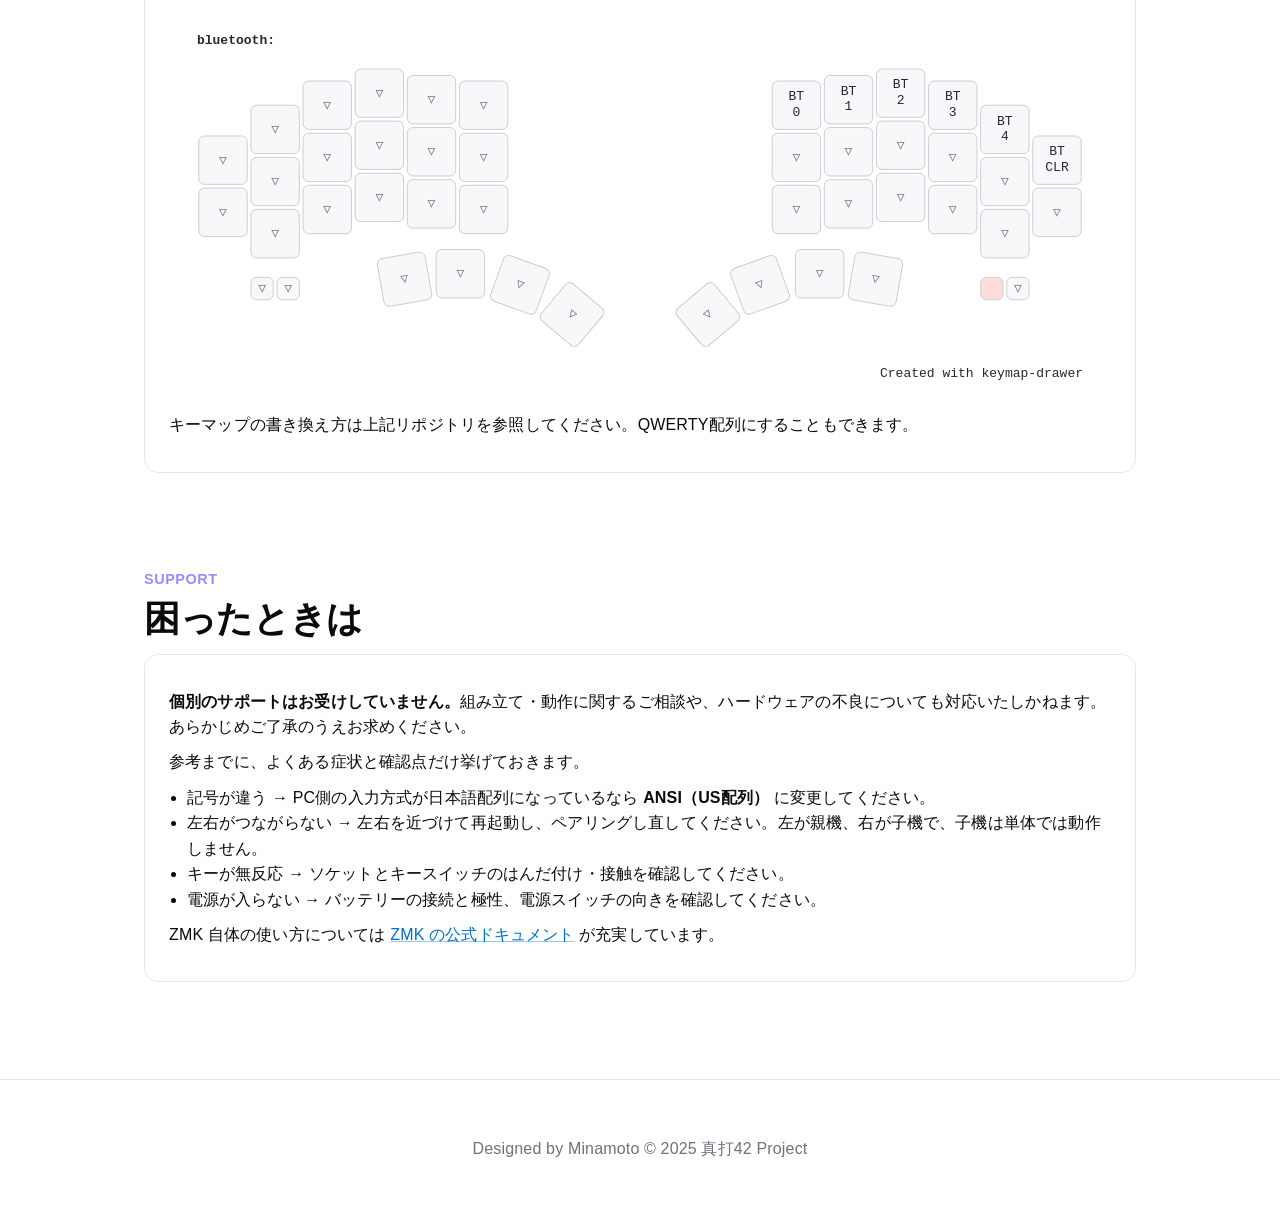
==== commit cb2085a6: "Gen1ガイドのサポート方針の矛盾を解消 「積極的なサポートはしません」と書きながら、末尾でハードウェア不良時の 連絡先へ誘導していたため、記述が矛盾していた。  - 個別のサポートを受けていない旨を" ====
--- a/Guide/Shin-Uchi42_Air/Gen1/index.html
+++ b/Guide/Shin-Uchi42_Air/Gen1/index.html
@@ -124,12 +124,15 @@
         <div class="eyebrow">Support</div>
         <h2>困ったときは</h2>
         <div class="panel">
-            <p>前述のとおり積極的なサポートはしませんが、よくある症状だけ挙げておきます。</p>
+            <p><b>個別のサポートはお受けしていません。</b>組み立て・動作に関するご相談や、ハードウェアの不良についても対応いたしかねます。あらかじめご了承のうえお求めください。</p>
+            <p>参考までに、よくある症状と確認点だけ挙げておきます。</p>
             <ul>
-                <li>記号が違うよ？ → PC側の入力方式が日本語配列になっているなら <b>ANSI（US配列）</b> に変更してください。</li>
-                <li>左右がつながらない？ → 左右を近づけて再起動し、ペアリングし直してください。左が親機、右が子機で、子機は単体では動作しません。</li>
-                <li>キーが無反応 → はんだ付けを確認してください。ハード的な不良の場合は <a href="https://x.com/mina_VRCh">ミナモト@mina_VRCh</a> まで。</li>
+                <li>記号が違う → PC側の入力方式が日本語配列になっているなら <b>ANSI（US配列）</b> に変更してください。</li>
+                <li>左右がつながらない → 左右を近づけて再起動し、ペアリングし直してください。左が親機、右が子機で、子機は単体では動作しません。</li>
+                <li>キーが無反応 → ソケットとキースイッチのはんだ付け・接触を確認してください。</li>
+                <li>電源が入らない → バッテリーの接続と極性、電源スイッチの向きを確認してください。</li>
             </ul>
+            <p>ZMK 自体の使い方については <a href="https://zmk.dev/docs">ZMK の公式ドキュメント</a> が充実しています。</p>
         </div>
     </section>
 
